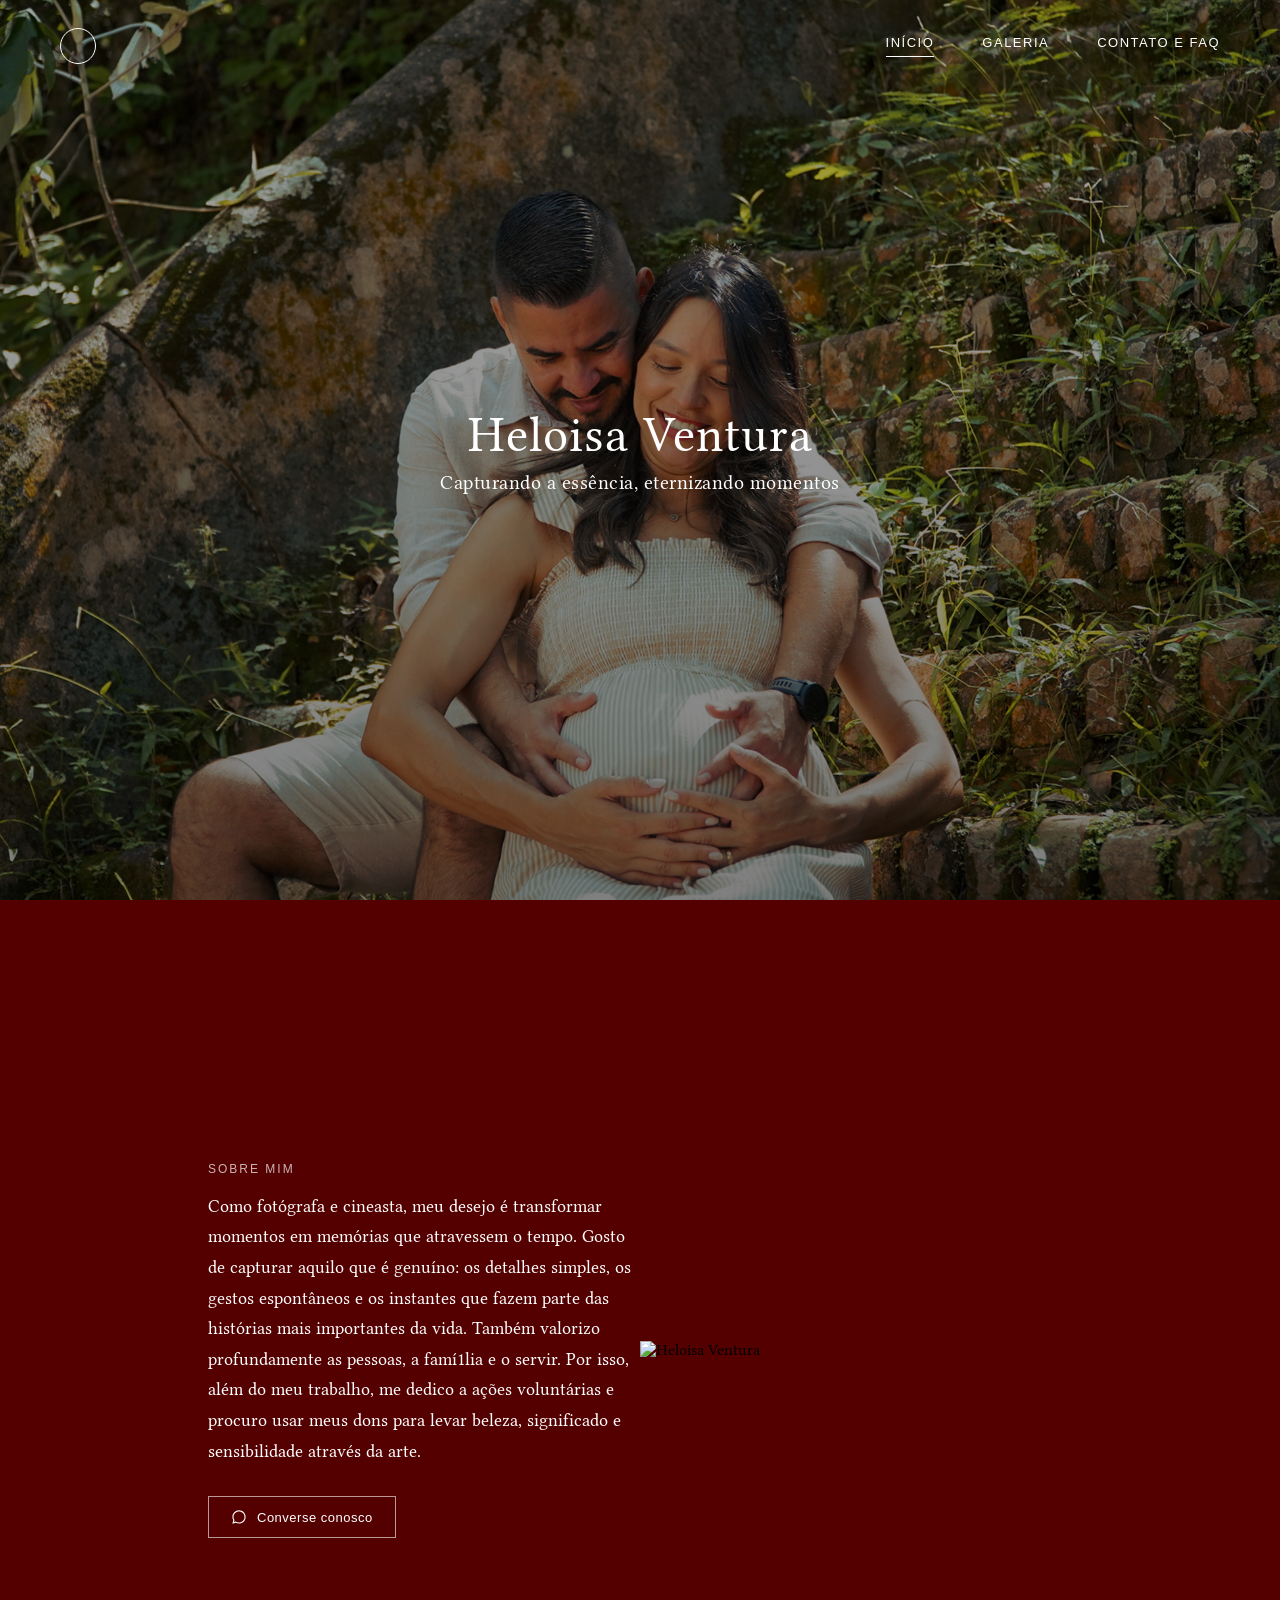
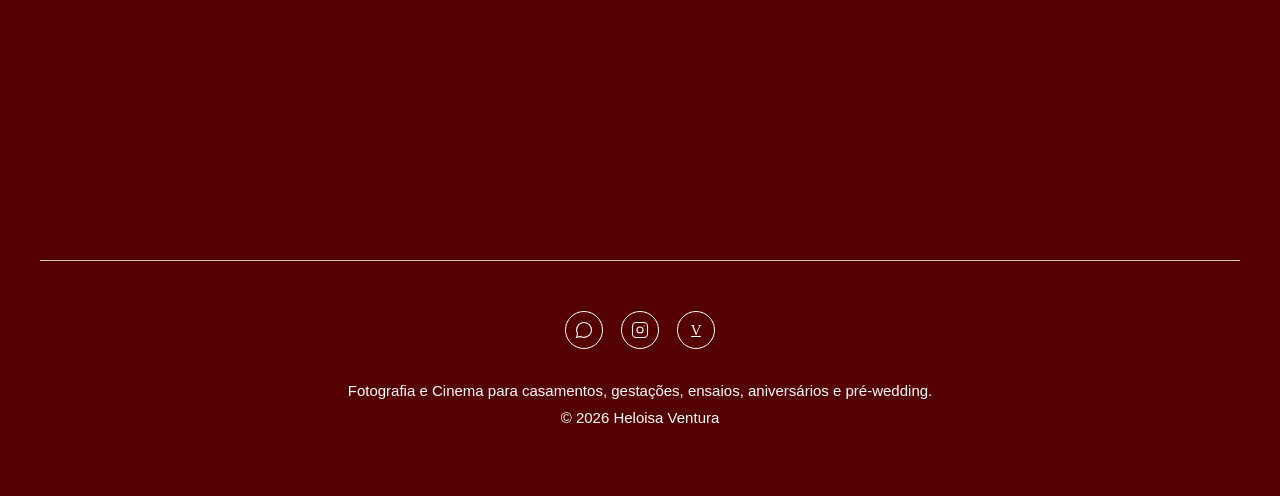
==== index.html @ e14144c5 "ajeitando o caminho do arquivo principal" ====
<!DOCTYPE html>
<html lang="pt-br">
<head>
  <meta charset="UTF-8">
  <meta name="viewport" content="width=device-width, initial-scale=1.0">
  <title>Heloisa Ventura</title>

  <link rel="stylesheet" href="css/style.css">
</head>

<body>

  <section class="hero">
    <div class="hero-slide active"style="background-image: url('images/carol2.jpg'); background-position: center 60%;"></div>
    <div class="hero-slide"style="background-image: url('images/tereza1.jpg'); background-position: center 50%;"></div>
    <div class="hero-slide"style="background-image: url('images/wanessa.jpg'); background-position: center 100%;"></div>
    <div class="hero-slide"style="background-image: url('images/tereza2.JPG'); background-position: center 90%;"></div>
    
    <div class="hero-overlay"></div>

    <header class="navbar">
      <div class="logo"></div>

      <nav>
        <a href="index.html" class="active">Início</a>
        <a href="pages/gallery.html">Galeria</a>
        <a href="pages/contact.html">Contato e FAQ</a>
      </nav>
    </header>

    <div class="hero-content">
      <h1>Heloisa Ventura</h1>
      <h2>Capturando a essência, eternizando momentos</h2>
    </div>
  </section>


  <section class="about">

    <div class="about-text">
      <span class="about-label">Sobre mim</span>

      <p>Como fotógrafa e cineasta, meu desejo é transformar momentos em memórias que atravessem o tempo.
        Gosto de capturar aquilo que é genuíno: os detalhes simples, os gestos espontâneos e os instantes que fazem 
        parte das histórias mais importantes da vida. Também valorizo profundamente as pessoas, a famí1lia e o servir.
        Por isso, além do meu trabalho, me dedico a ações voluntárias e procuro usar meus dons para levar beleza, 
        significado e sensibilidade através da arte. </p>

      <a href="https://wa.me/5519997205043" class="btn-whatsapp" target="_blank">
        <svg viewBox="0 0 24 24" width="16" height="16" fill="currentColor">
          <path d="M12.04 2C6.58 2 2.13 6.45 2.13 11.91c0 1.75.46 3.45 1.32 4.95L2 22l5.29-1.39a9.87 9.87 0 0 0 4.75 1.21h.01c5.46 0 9.9-4.45 9.9-9.91 0-2.65-1.03-5.13-2.9-7C17.18 3.03 14.69 2 12.04 2zm0 18.13a8.2 8.2 0 0 1-4.19-1.15l-.3-.18-3.14.82.84-3.06-.2-.32a8.18 8.18 0 0 1-1.26-4.38c0-4.54 3.7-8.23 8.25-8.23 2.2 0 4.27.86 5.83 2.42a8.18 8.18 0 0 1 2.41 5.82c0 4.54-3.7 8.26-8.24 8.26z"/>
        </svg>

        Converse conosco
      </a>
    </div>
    
    <div class="about-image"><img src="images/heloisa.jpg" alt="Heloisa Ventura"></div>

  </section>

  <footer class="site-footer">
    <div class="footer-line"></div>

    <div class="footer-socials">
      <a href="https://wa.me/5519997205043" aria-label="WhatsApp" target="_blank">
        <svg viewBox="0 0 24 24" width="18" height="18" fill="none" stroke="currentColor" stroke-width="1.5">
          <path d="M12.04 2C6.58 2 2.13 6.45 2.13 11.91c0 1.75.46 3.45 1.32 4.95L2 22l5.29-1.39a9.87 9.87 0 0 0 4.75 1.21h.01c5.46 0 9.9-4.45 9.9-9.91 0-2.65-1.03-5.13-2.9-7C17.18 3.03 14.69 2 12.04 2z"/>
        </svg>
      </a>
      <a href="https://www.instagram.com/ventura.frame" aria-label="Instagram" target="_blank">
        <svg viewBox="0 0 24 24" width="18" height="18" fill="none" stroke="currentColor" stroke-width="1.5">
          <rect x="2" y="2" width="20" height="20" rx="5"/>
          <circle cx="12" cy="12" r="4"/>
          <circle cx="17.5" cy="6.5" r="0.8" fill="currentColor" stroke="none"/>
        </svg>
      </a>
      <a href="https://vsco.co/venturafilms" aria-label="VSCO" target="_blank">
        <span class="vsco-text">V</span>
      </a>
    </div>

    <p class="footer-tagline">
      Fotografia e Cinema para casamentos, gestações, ensaios, aniversários e pré-wedding.
    </p>
    <p class="footer-copy">&copy; 2026 Heloisa Ventura</p>
  </footer>

  <button id="back-to-top" aria-label="Voltar ao topo">
    <svg viewBox="0 0 24 24" width="18" height="18" fill="none" stroke="currentColor" stroke-width="2">
        <path d="M12 19V5M5 12l7-7 7 7"/>
    </svg>
  </button>

  <script src="script/script.js"></script>

  
</body>
</html>
---- css/style.css ----
@import url('https://fonts.googleapis.com/css2?family=Libertinus+Serif:ital,wght@0,400;0,600;0,700;1,400;1,600;1,700&display=swap');

* {
  margin: 0;
  padding: 0;
  box-sizing: border-box;
}

body {
  font-family: 'Libertinus Serif', serif;
  background-color: #550000;
}

.hero {
  position: relative;
  width: 100%;
  height: 100vh;
  overflow: hidden;
  background: #111;
}

.hero-slide {
  position: absolute;
  inset: 0;
  background-size: cover;
  background-position: center;
  opacity: 0;
  transition: opacity 0.5s ease-in-out;
}

.hero-slide.active {
  opacity: 1;
}

.hero-overlay {
  position: absolute;
  inset: 0;
  background: linear-gradient(
    180deg,
    rgba(0, 0, 0, 0.35),
    rgba(0, 0, 0, 0.5)
  );
  z-index: 1;
}

.navbar {
  position: fixed;      
  top: 0;
  left: 0;
  right: 0;
  z-index: 10;
  display: flex;
  align-items: center;
  justify-content: space-between;
  padding: 28px 60px;
  background: transparent;
  transition: background-color 0.4s ease, padding 0.4s ease;
}

.navbar.scrolled {
  background-color: #550000;
  padding: 16px 60px;
}

.navbar .logo {
  width: 36px;
  height: 36px;
  border: 1px solid #fff;
  border-radius: 50%;
  display: flex;
  align-items: center;
  justify-content: center;
}

.navbar nav {
  display: flex;
  gap: 48px;
}

.navbar nav a {
  color: #fff;
  text-decoration: none;
  font-family: Arial, sans-serif;
  font-size: 13px;
  font-weight: 400;
  letter-spacing: 1.5px;
  text-transform: uppercase;
  padding-bottom: 6px;
  border-bottom: 1px solid transparent;
  transition: border-color 0.3s ease;
}

.navbar nav a:hover,
.navbar nav a.active {
  border-bottom-color: #fff;
}

.hero-content {
  position: absolute;
  inset: 0;
  z-index: 5;
  display: flex;
  flex-direction: column;
  align-items: center;
  justify-content: center;
  text-align: center;
  color: #fff;
}

.hero-content h1 {
  font-family: 'Libertinus Serif', serif;
  font-size: 50px;
  font-weight: 400;
  letter-spacing: 1px;
}

.hero-content h2 {
  margin-top: 8px;
  font-family: 'Libertinus Serif', serif;
  font-size: 20px;
  font-weight: 400;
  letter-spacing: 0.5px;
}

.about {
  display: flex;
  align-items: center;
  min-height: 100vh;
  background-color: #550000;
  padding: 100px 10%;
}

.about-image {
  width: 50%;
}

.about-image img {
  width: 100%;
  max-width: 500px;
  display: block;
  object-fit: cover;
}

.about-text {
  width: 50%;
  padding-left: 80px;
  color: #fff;
}

.about-label {
  display: block;
  margin-bottom: 15px;
  font-family: Arial, sans-serif;
  font-size: 12px;
  letter-spacing: 2px;
  text-transform: uppercase;
  opacity: 0.7;
}

.about-text h1 {
  margin-bottom: 25px;
  font-family: 'Libertinus Serif', serif;
  font-size: 42px;
  font-weight: 400;
}

.about-text p {
  max-width: 500px;
  font-family: 'Libertinus Serif', serif;
  font-size: 18px;
  line-height: 1.7;
  font-weight: 400;
}

.btn-whatsapp {
  display: inline-flex;
  align-items: center;
  gap: 10px;
  margin-top: 30px;
  padding: 12px 22px;
  color: #fff;
  border: 1px solid rgba(255, 255, 255, 0.6);
  text-decoration: none;
  font-family: Arial, sans-serif;
  font-size: 13px;
  letter-spacing: 0.5px;
  transition: all 0.3s ease;
}

.btn-whatsapp:hover {
  background-color: #fff;
  color: #550000;
}

.scroll-arrow {
  position: absolute;
  bottom: 40px;
  left: 50%;
  transform: translateX(-50%);
  z-index: 5;
  color: #fff;
  font-size: 20px;
  animation: bounce 2s infinite;
}

@keyframes bounce {
  0%, 100% {transform: translate(-50%, 0);}
  50% {transform: translate(-50%, 10px); }
}


@media (max-width: 768px) {
  .navbar {
    padding: 25px 25px;
  }

  .navbar nav {
    gap: 20px;
  }

  .navbar nav a {
    font-size: 11px;
  }

  .hero-content h1 {
    font-size: 40px;
  }

  .hero-content h2 {
    font-size: 17px;
  }

  .about {
    flex-direction: column;

    padding: 70px 25px;
  }

  .about-image,
  .about-text {
    width: 100%;
  }

  .about-image img {
    max-width: 100%;
  }

  .about-text {
    padding-left: 0;
    padding-top: 50px;
  }

  .about-text h1 {
    font-size: 36px;
  }

  .about-text p {
    font-size: 17px;
  }

}

.site-footer {
  background-color: #550000; /* mesmo bege claro, delicado */
  padding: 60px 40px 30px;
  text-align: center;
}

.footer-line {
  max-width: 1400px;
  margin: 0 auto 50px;
  border-top: 1px solid #cfc3bc;
}

.footer-socials {
  display: flex;
  justify-content: center;
  gap: 18px;
  margin-bottom: 30px;
}

.footer-socials a {
  width: 38px;
  height: 38px;
  border-radius: 50%;
  border: 1px solid #ffff;
  display: flex;
  align-items: center;
  justify-content: center;
  color: #ffff;
  transition: background-color 0.3s ease, color 0.3s ease;
}

.footer-socials a:hover {
  background-color: #ffff;
  color: #550000;
}

.footer-tagline {
  font-family: Arial, sans-serif;
  font-size: 15px;
  line-height: 1.6;
  max-width: 600px;
  margin: 0 auto 6px;
  color: #ffff;
}

.footer-copy {
  font-family: Arial, sans-serif;
  font-size: 15px;
  color: #ffff;
  margin-bottom: 40px;
}

.footer-credit {
  font-family: Arial, sans-serif;
  font-size: 13px;
  color: #8a7c76;
}

.footer-credit a {
  color: #8a7c76;
  text-decoration: underline;
}

/* ---- BOTÃO VOLTAR AO TOPO (ajustado pro tom claro) ---- */
#back-to-top {
  position: fixed;
  bottom: 30px;
  right: 30px;
  width: 44px;
  height: 44px;
  border-radius: 50%;
  border: 1px solid #3d2b28;
  background-color: #f2ede9;
  color: #3d2b28;
  display: flex;
  align-items: center;
  justify-content: center;
  cursor: pointer;
  opacity: 0;
  visibility: hidden;
  transform: translateY(10px);
  transition: opacity 0.3s ease, transform 0.3s ease, background-color 0.3s ease, color 0.3s ease;
  z-index: 20;
}

#back-to-top.visible {
  opacity: 1;
  visibility: visible;
  transform: translateY(0);
}

#back-to-top:hover {
  background-color: #3d2b28;
  color: #f2ede9;
}
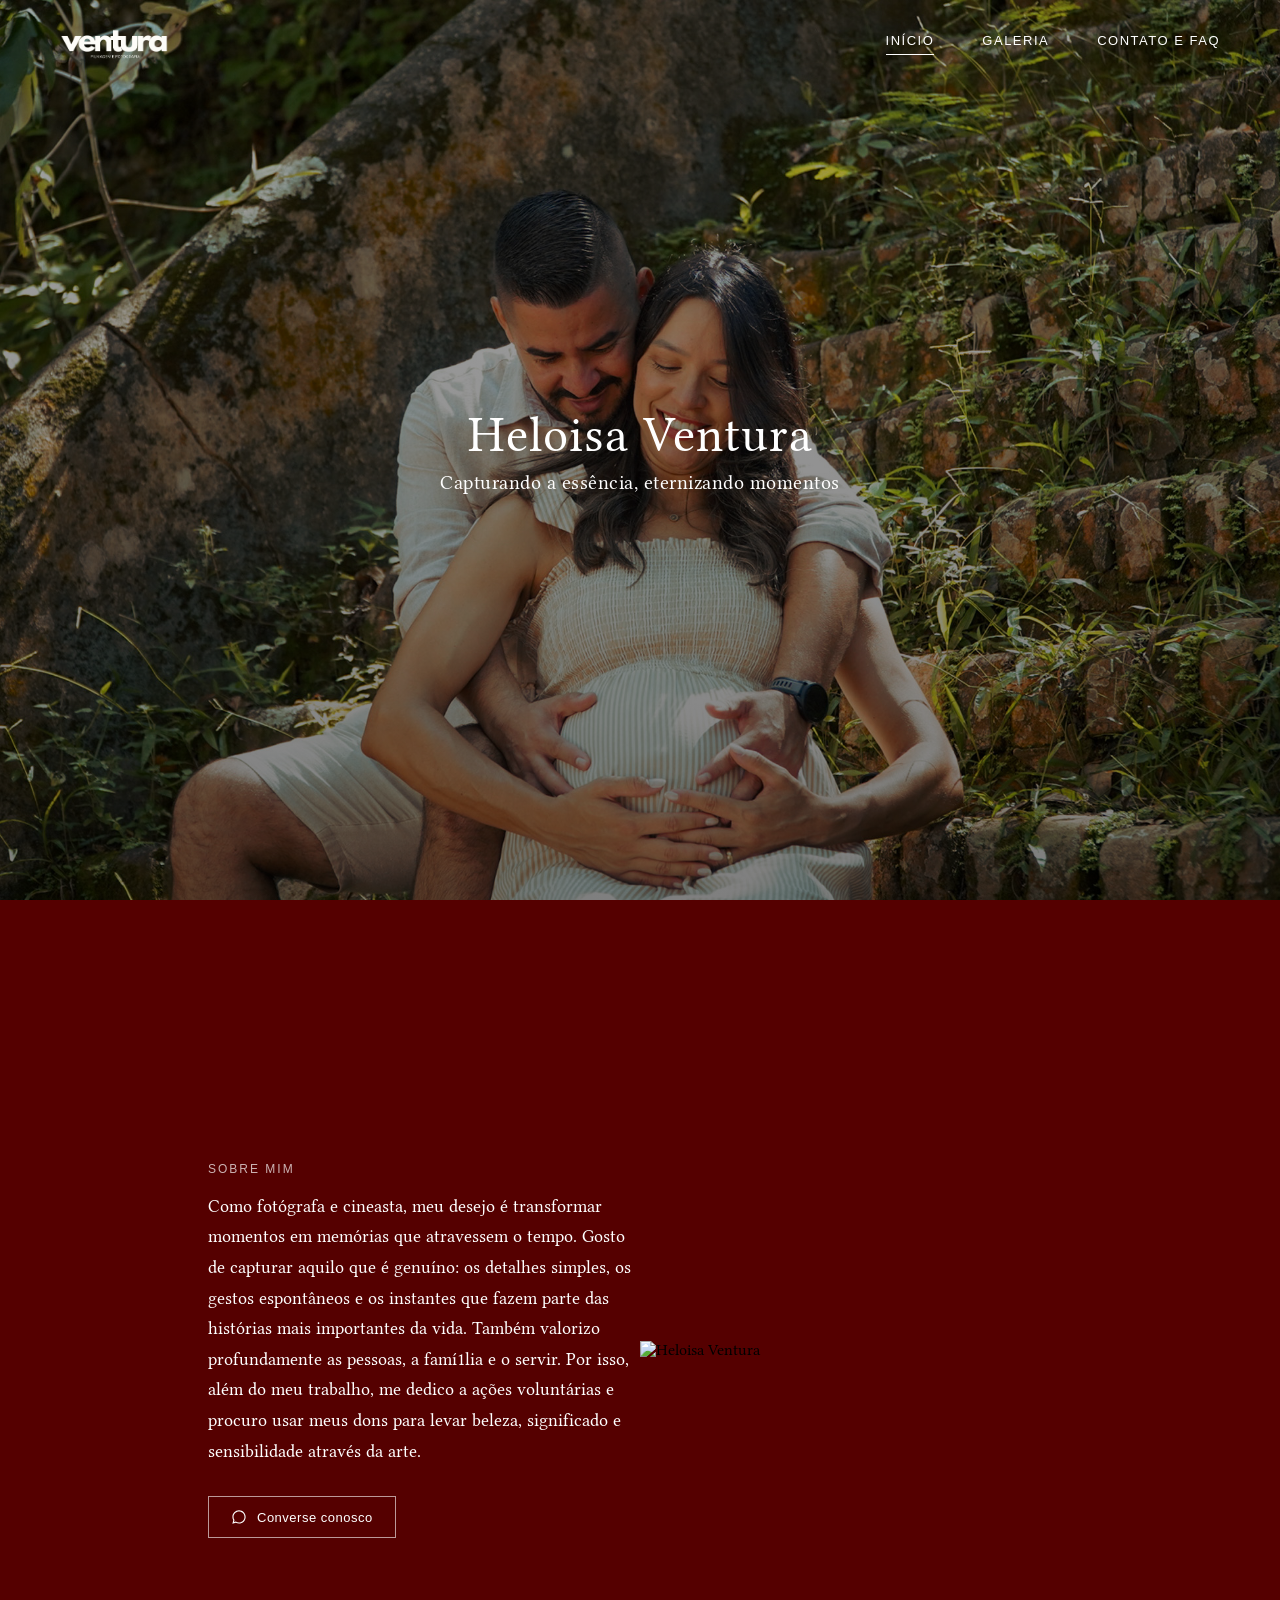
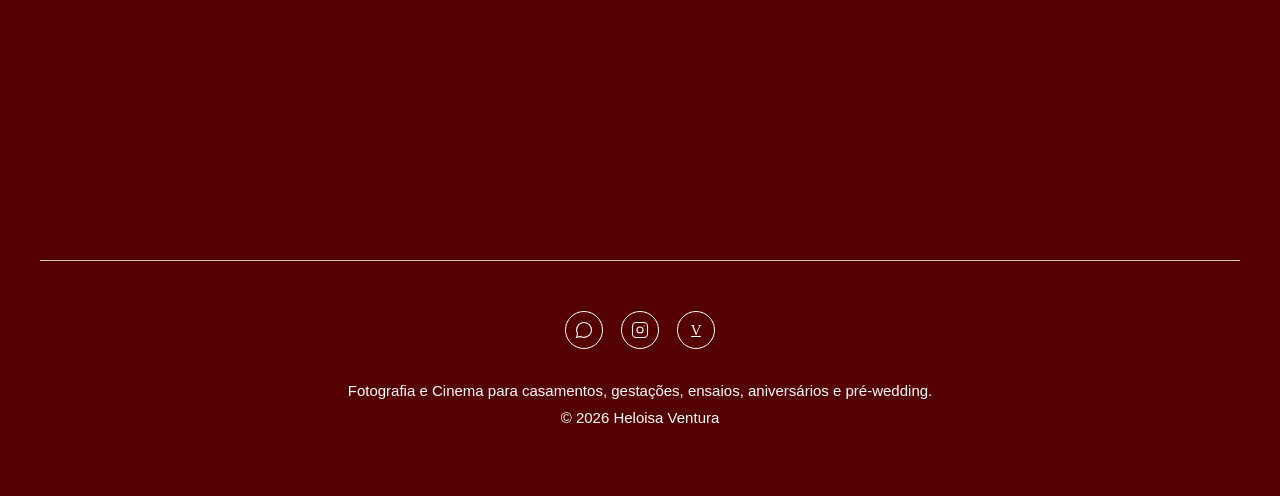
==== commit fa6544e9: "adicionando a logo" ====
--- a/index.html
+++ b/index.html
@@ -19,7 +19,9 @@
     <div class="hero-overlay"></div>
 
     <header class="navbar">
-      <div class="logo"></div>
+      <div class="logo">
+        <img src="images/logo.png" alt="logo">
+      </div>
 
       <nav>
         <a href="index.html" class="active">Início</a>
--- a/css/style.css
+++ b/css/style.css
@@ -63,13 +63,16 @@
 }
 
 .navbar .logo {
-  width: 36px;
-  height: 36px;
-  border: 1px solid #fff;
-  border-radius: 50%;
-  display: flex;
-  align-items: center;
-  justify-content: center;
+  height: 32px;       /* controla o tamanho geral da logo */
+  display: flex;
+  align-items: center;
+  /* removido: width fixo, border, border-radius (eram pro círculo antigo) */
+}
+
+.navbar .logo img {
+  height: 100%;
+  width: auto;         /* largura se ajusta automaticamente, mantendo a proporção */
+  object-fit: contain;
 }
 
 .navbar nav {
